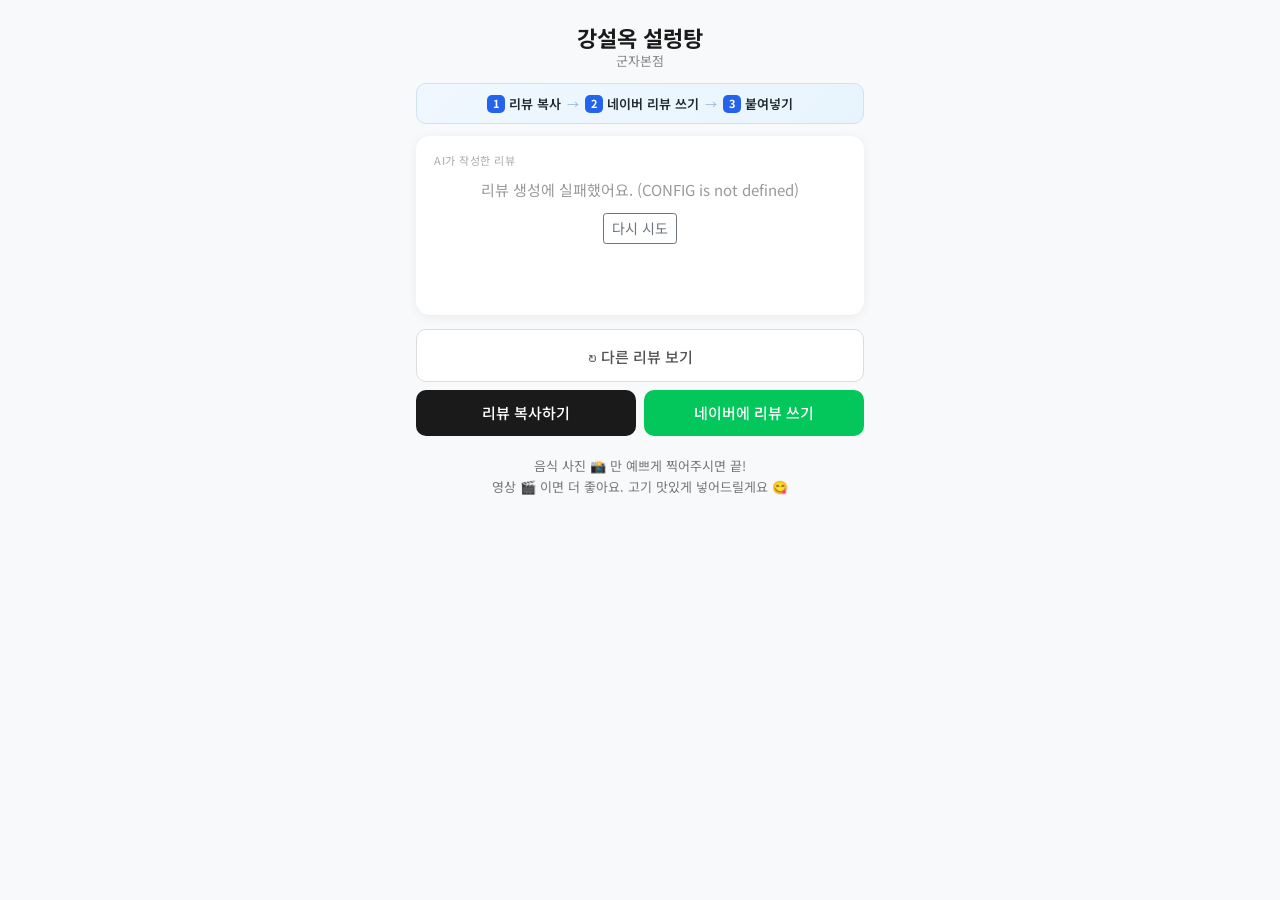
==== review/index.html @ da54c703 "추가: 페르소나 기반 리뷰 생성 시스템 및 UI 개선 - 8가지 페르소나(10대~40대, 남/여) 랜덤 적용으로 매번 다른 톤앤매너의 리뷰 생성 - 글자수 5단계 랜덤(100~40" ====
<!DOCTYPE html>
<html lang="ko">
<head>
  <meta charset="UTF-8">
  <meta name="viewport" content="width=device-width, initial-scale=1.0, maximum-scale=1.0, user-scalable=no">
  <title>강설옥 설렁탕 군자본점 - 리뷰 작성</title>
  <link rel="icon" type="image/png" href="favicon.png">
  <link rel="stylesheet" href="https://stackpath.bootstrapcdn.com/bootstrap/4.5.0/css/bootstrap.min.css">
  <link href="https://fonts.googleapis.com/css2?family=Noto+Sans+KR:wght@400;500;700&display=swap" rel="stylesheet">
  <link rel="stylesheet" href="css/style.css">
</head>
<body>
  <div class="container">
    <!-- 헤더 -->
    <header class="text-center">
      <h1 class="restaurant-name">강설옥 설렁탕</h1>
      <p class="restaurant-sub">군자본점</p>
    </header>

    <!-- 이용 순서 안내 (리뷰 영역 위) -->
    <div class="guide-callout" role="note">
      <span class="guide-step"><span class="step-num">1</span>리뷰 복사</span>
      <span class="guide-arrow">&rarr;</span>
      <span class="guide-step"><span class="step-num">2</span>네이버 리뷰 쓰기</span>
      <span class="guide-arrow">&rarr;</span>
      <span class="guide-step"><span class="step-num">3</span>붙여넣기</span>
    </div>

    <!-- 리뷰 카드 -->
    <div class="review-card">
      <p class="review-label">AI가 작성한 리뷰</p>
      <div id="review-text" class="review-text">
        <div class="loading-spinner" id="loading">
          <div class="spinner-border text-secondary" role="status">
            <span class="sr-only">로딩중...</span>
          </div>
          <p class="loading-text">리뷰를 생성하고 있어요...</p>
        </div>
        <div id="review-content" class="review-content" style="display:none;"></div>
        <div id="error-message" class="error-message" style="display:none;">
          <p>리뷰 생성에 실패했어요.</p>
          <button class="btn btn-outline-secondary btn-sm" onclick="generateReview()">다시 시도</button>
        </div>
      </div>
    </div>

    <!-- 버튼 영역 -->
    <div class="btn-area">
      <button id="btn-refresh" class="btn btn-outline-dark btn-block btn-lg" onclick="generateReview()">
        <span id="refresh-icon">&#x21bb;</span> 다른 리뷰 보기
      </button>

      <div class="btn-row">
        <button id="btn-copy" class="btn btn-dark btn-lg" onclick="copyReview()">
          리뷰 복사하기
        </button>
        <a id="btn-naver" class="btn btn-naver btn-lg" href="https://m.place.naver.com/restaurant/2049894629/review/visitor" target="_blank" rel="noopener">
          네이버에 리뷰 쓰기
        </a>
      </div>
      <div id="copy-feedback" class="copy-feedback" style="display:none;">복사되었습니다!</div>
    </div>

    <p class="photo-hint">음식 사진 📸 만 예쁘게 찍어주시면 끝!<br>영상 🎬 이면 더 좋아요. 고기 맛있게 넣어드릴게요 &#x1F60B;</p>
  </div>

  <script src="js/config.js"></script>
  <script src="js/app.js"></script>
</body>
</html>
---- review/css/style.css ----
/* === 기본 설정 === */
* {
  box-sizing: border-box;
  margin: 0;
  padding: 0;
}

body {
  font-family: 'Noto Sans KR', sans-serif;
  background-color: #f8f9fa;
  color: #333;
  -webkit-text-size-adjust: 100%;
}

.container {
  max-width: 480px;
  margin: 0 auto;
  padding: 16px 16px 24px;
}

/* === 헤더 === */
header {
  margin-bottom: 12px;
  padding-top: 8px;
}

.restaurant-name {
  font-size: 22px;
  font-weight: 700;
  color: #1a1a1a;
  margin-bottom: 1px;
}

.restaurant-sub {
  font-size: 13px;
  color: #888;
  margin-bottom: 0;
}

/* === 이용 순서 안내 (한 줄 인라인) === */
.guide-callout {
  display: flex;
  align-items: center;
  justify-content: center;
  gap: 6px;
  margin-bottom: 12px;
  padding: 10px 12px;
  background: linear-gradient(135deg, #f0f7ff 0%, #e8f4fc 100%);
  border: 1px solid #cfe2f5;
  border-radius: 10px;
}

.guide-step {
  display: inline-flex;
  align-items: center;
  gap: 4px;
  font-size: 13px;
  font-weight: 600;
  color: #1f2933;
  white-space: nowrap;
}

.step-num {
  display: inline-flex;
  align-items: center;
  justify-content: center;
  width: 18px;
  height: 18px;
  font-size: 11px;
  font-weight: 700;
  color: #fff;
  background: #2563eb;
  border-radius: 5px;
  flex-shrink: 0;
}

.guide-arrow {
  color: #9bb8d6;
  font-size: 12px;
  flex-shrink: 0;
}

/* === 리뷰 카드 === */
.review-card {
  background: #fff;
  border-radius: 14px;
  padding: 16px 18px;
  margin-bottom: 14px;
  box-shadow: 0 2px 12px rgba(0, 0, 0, 0.06);
}

.review-label {
  font-size: 11px;
  color: #aaa;
  margin-bottom: 10px;
  text-transform: uppercase;
  letter-spacing: 0.5px;
}

.review-text {
  min-height: 120px;
}

/* 로딩/에러일 때만 중앙 정렬 */
.loading-spinner,
.error-message {
  display: flex;
  flex-direction: column;
  align-items: center;
  justify-content: center;
  min-height: 120px;
}

.review-content {
  font-size: 15px;
  line-height: 1.75;
  color: #222;
  word-break: normal;
  overflow-wrap: break-word;
  white-space: pre-wrap;
  letter-spacing: -0.2px;
}

/* === 로딩 === */
.loading-spinner {
  text-align: center;
}

.loading-text {
  font-size: 14px;
  color: #999;
  margin-top: 12px;
}

/* === 에러 === */
.error-message {
  text-align: center;
  color: #999;
}

.error-message p {
  margin-bottom: 12px;
  font-size: 15px;
  word-break: keep-all;
}

/* === 버튼 영역 === */
.btn-area {
  margin-bottom: 12px;
}

.btn-area .btn {
  margin-bottom: 8px;
  border-radius: 10px;
  font-size: 15px;
  font-weight: 500;
  padding: 12px 16px;
  min-height: 46px;
  transition: all 0.15s ease;
}

.btn-area .btn:active {
  transform: scale(0.98);
}

.btn-row {
  display: flex;
  gap: 8px;
  margin-bottom: 0;
}

.btn-row .btn {
  flex: 1;
  margin-bottom: 8px;
  text-align: center;
  display: inline-flex;
  align-items: center;
  justify-content: center;
  word-break: keep-all;
}

#btn-refresh {
  background: #fff;
  border: 1.5px solid #ddd;
  color: #555;
}

#btn-refresh:hover,
#btn-refresh:active {
  background: #f0f0f0;
}

#refresh-icon {
  display: inline-block;
  font-size: 18px;
}

#btn-copy {
  background: #1a1a1a;
  border: none;
  color: #fff;
}

#btn-copy:hover,
#btn-copy:active {
  background: #333;
}

/* 네이버 그린 버튼 */
.btn-naver {
  background-color: #03C75A;
  border: none;
  color: #fff !important;
  text-decoration: none !important;
}

.btn-naver:hover,
.btn-naver:active {
  background-color: #02b351;
  color: #fff !important;
}

/* 복사 피드백 */
.copy-feedback {
  text-align: center;
  color: #03C75A;
  font-size: 13px;
  font-weight: 500;
  margin-top: -2px;
  margin-bottom: 4px;
  animation: fadeIn 0.3s ease;
}

@keyframes fadeIn {
  from { opacity: 0; transform: translateY(-4px); }
  to { opacity: 1; transform: translateY(0); }
}

/* === 사진·영상 안내 문구 === */
.photo-hint {
  text-align: center;
  font-size: 13px;
  line-height: 1.6;
  color: #777;
  word-break: keep-all;
  margin: 0;
}

/* === 리뷰 페이드인 === */
.review-content.fade-in {
  animation: reviewFadeIn 0.4s ease;
}

@keyframes reviewFadeIn {
  from { opacity: 0; }
  to { opacity: 1; }
}

/* === 소형 기기 대응 (iPhone mini 등, 375px 이하) === */
@media (max-width: 375px) {
  .container {
    padding: 12px 12px 20px;
  }

  .restaurant-name {
    font-size: 20px;
  }

  .restaurant-sub {
    font-size: 12px;
  }

  .guide-callout {
    padding: 8px 8px;
    gap: 4px;
  }

  .guide-step {
    font-size: 12px;
  }

  .step-num {
    width: 16px;
    height: 16px;
    font-size: 10px;
  }

  .guide-arrow {
    font-size: 11px;
  }

  .review-card {
    padding: 14px 14px;
  }

  .review-content {
    font-size: 14px;
    line-height: 1.7;
  }

  .btn-area .btn {
    font-size: 14px;
    padding: 10px 14px;
    min-height: 42px;
  }

  .btn-row {
    gap: 6px;
  }

  .btn-row .btn {
    font-size: 13px;
    padding: 10px 8px;
  }

  .photo-hint {
    font-size: 12px;
  }
}

/* === 극소형 기기 대응 (iPhone SE 1세대, 320px 이하) === */
@media (max-width: 320px) {
  .container {
    padding: 10px 10px 16px;
  }

  header {
    margin-bottom: 8px;
  }

  .restaurant-name {
    font-size: 18px;
  }

  .guide-callout {
    padding: 6px 6px;
    gap: 3px;
  }

  .guide-step {
    font-size: 11px;
    gap: 2px;
  }

  .step-num {
    width: 14px;
    height: 14px;
    font-size: 9px;
    border-radius: 3px;
  }

  .guide-arrow {
    font-size: 10px;
  }

  .review-card {
    padding: 12px 12px;
    margin-bottom: 10px;
  }

  .review-label {
    font-size: 10px;
    margin-bottom: 8px;
  }

  .review-content {
    font-size: 13px;
    line-height: 1.65;
  }

  .btn-area .btn {
    font-size: 13px;
    padding: 9px 12px;
    min-height: 38px;
    margin-bottom: 6px;
  }

  .btn-row {
    gap: 5px;
  }

  .btn-row .btn {
    font-size: 12px;
    padding: 9px 6px;
  }

  .photo-hint {
    font-size: 11px;
  }
}
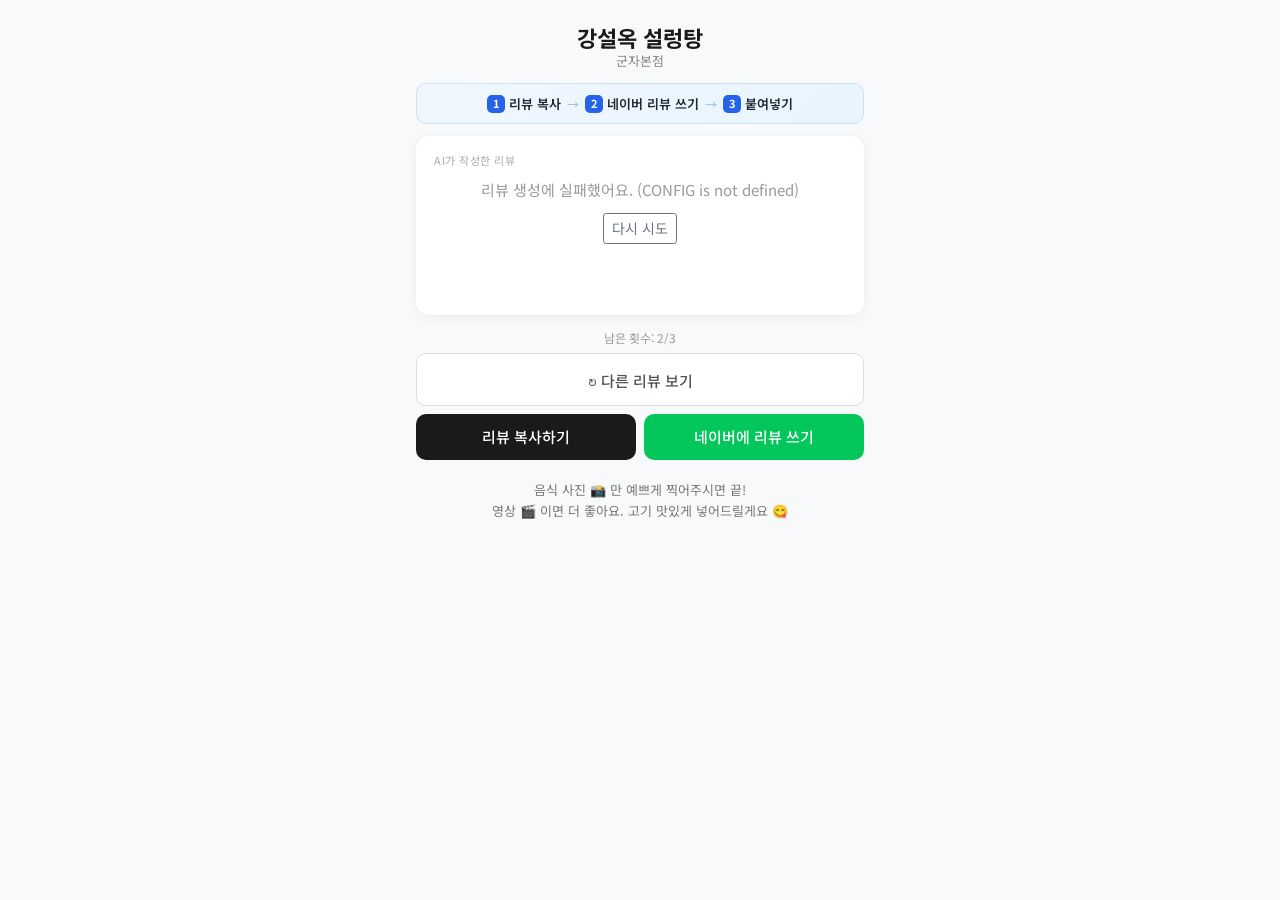
==== commit 83da47bd: "변경: 세션당 리뷰 생성 3회 제한, 자동 재시도 제거 - 자동 재시도(잘림 감지 루프) 제거 — API 1회 호출만 수행 - 세션당 최대 3회까지 리뷰 생성 가능 - 다른 리뷰 " ====
--- a/review/index.html
+++ b/review/index.html
@@ -46,6 +46,7 @@
 
     <!-- 버튼 영역 -->
     <div class="btn-area">
+      <p id="quota-text" class="quota-text">남은 횟수: 3/3</p>
       <button id="btn-refresh" class="btn btn-outline-dark btn-block btn-lg" onclick="generateReview()">
         <span id="refresh-icon">&#x21bb;</span> 다른 리뷰 보기
       </button>
--- a/review/css/style.css
+++ b/review/css/style.css
@@ -144,6 +144,15 @@
   word-break: keep-all;
 }
 
+/* === 남은 횟수 === */
+.quota-text {
+  text-align: center;
+  font-size: 12px;
+  color: #999;
+  margin-bottom: 6px;
+  transition: color 0.3s;
+}
+
 /* === 버튼 영역 === */
 .btn-area {
   margin-bottom: 12px;
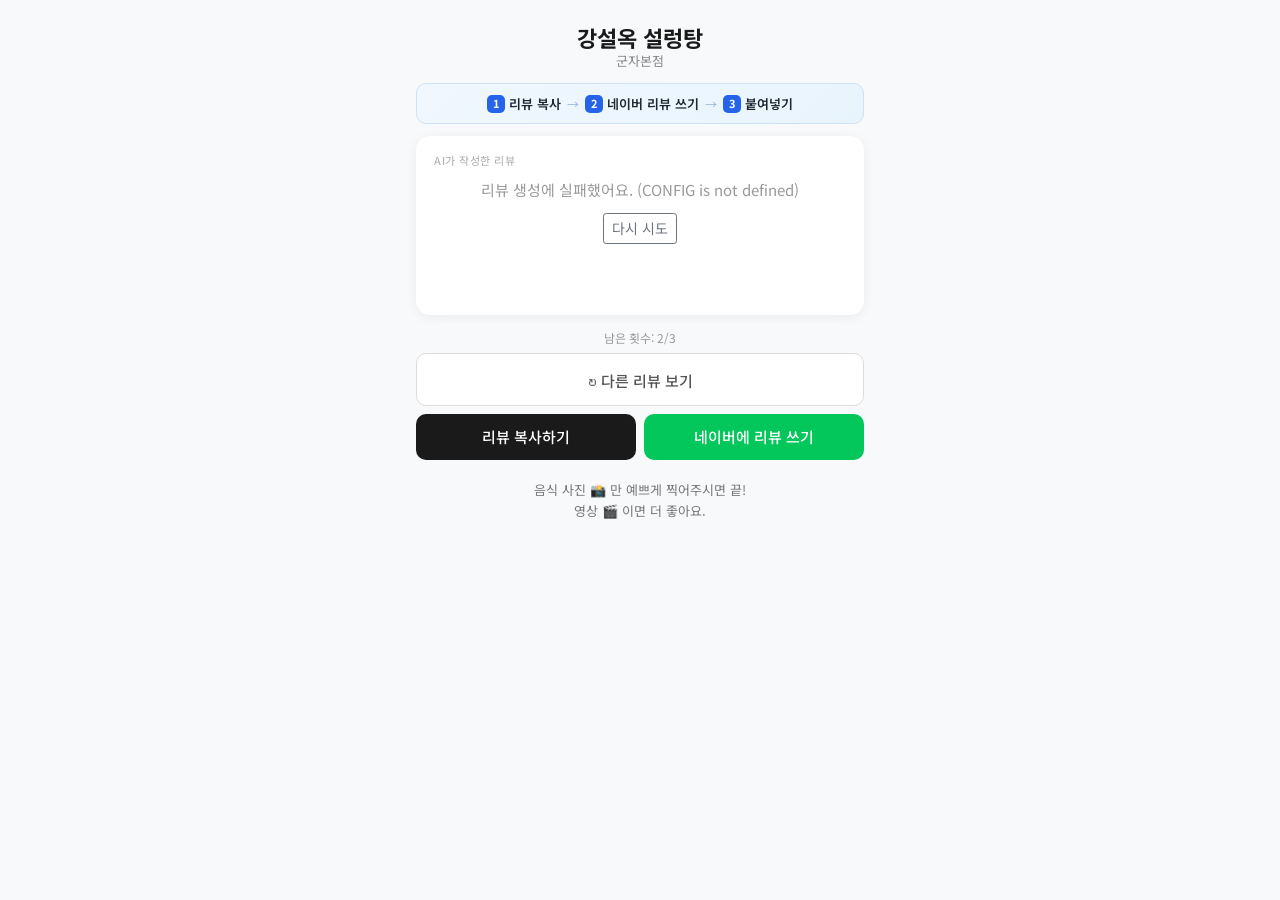
==== commit 2de2d06c: "UI: 리뷰 이벤트 특정 문구 제거 (변경 가능성 대비) Made-with: Cursor" ====
--- a/review/index.html
+++ b/review/index.html
@@ -30,11 +30,12 @@
     <div class="review-card">
       <p class="review-label">AI가 작성한 리뷰</p>
       <div id="review-text" class="review-text">
-        <div class="loading-spinner" id="loading">
-          <div class="spinner-border text-secondary" role="status">
-            <span class="sr-only">로딩중...</span>
+        <div class="loading-progress" id="loading">
+          <div class="progress-number" id="progress-number">0%</div>
+          <div class="progress-bar-wrap">
+            <div class="progress-bar-fill" id="progress-bar"></div>
           </div>
-          <p class="loading-text">리뷰를 생성하고 있어요...</p>
+          <p class="loading-text">리뷰를 생성하고 있습니다</p>
         </div>
         <div id="review-content" class="review-content" style="display:none;"></div>
         <div id="error-message" class="error-message" style="display:none;">
@@ -62,7 +63,7 @@
       <div id="copy-feedback" class="copy-feedback" style="display:none;">복사되었습니다!</div>
     </div>
 
-    <p class="photo-hint">음식 사진 📸 만 예쁘게 찍어주시면 끝!<br>영상 🎬 이면 더 좋아요. 고기 맛있게 넣어드릴게요 &#x1F60B;</p>
+    <p class="photo-hint">음식 사진 📸 만 예쁘게 찍어주시면 끝!<br>영상 🎬 이면 더 좋아요.</p>
   </div>
 
   <script src="js/config.js"></script>
--- a/review/css/style.css
+++ b/review/css/style.css
@@ -102,7 +102,7 @@
 }
 
 /* 로딩/에러일 때만 중앙 정렬 */
-.loading-spinner,
+.loading-progress,
 .error-message {
   display: flex;
   flex-direction: column;
@@ -121,15 +121,36 @@
   letter-spacing: -0.2px;
 }
 
-/* === 로딩 === */
-.loading-spinner {
-  text-align: center;
+/* === 로딩 프로그레스 === */
+.progress-number {
+  font-size: 32px;
+  font-weight: 700;
+  color: #2563eb;
+  letter-spacing: -1px;
+  margin-bottom: 12px;
+}
+
+.progress-bar-wrap {
+  width: 180px;
+  height: 4px;
+  background: #e9ecef;
+  border-radius: 2px;
+  overflow: hidden;
+}
+
+.progress-bar-fill {
+  width: 0%;
+  height: 100%;
+  background: #2563eb;
+  border-radius: 2px;
+  transition: width 0.3s ease-out;
 }
 
 .loading-text {
-  font-size: 14px;
+  font-size: 13px;
   color: #999;
   margin-top: 12px;
+  line-height: 1.5;
 }
 
 /* === 에러 === */
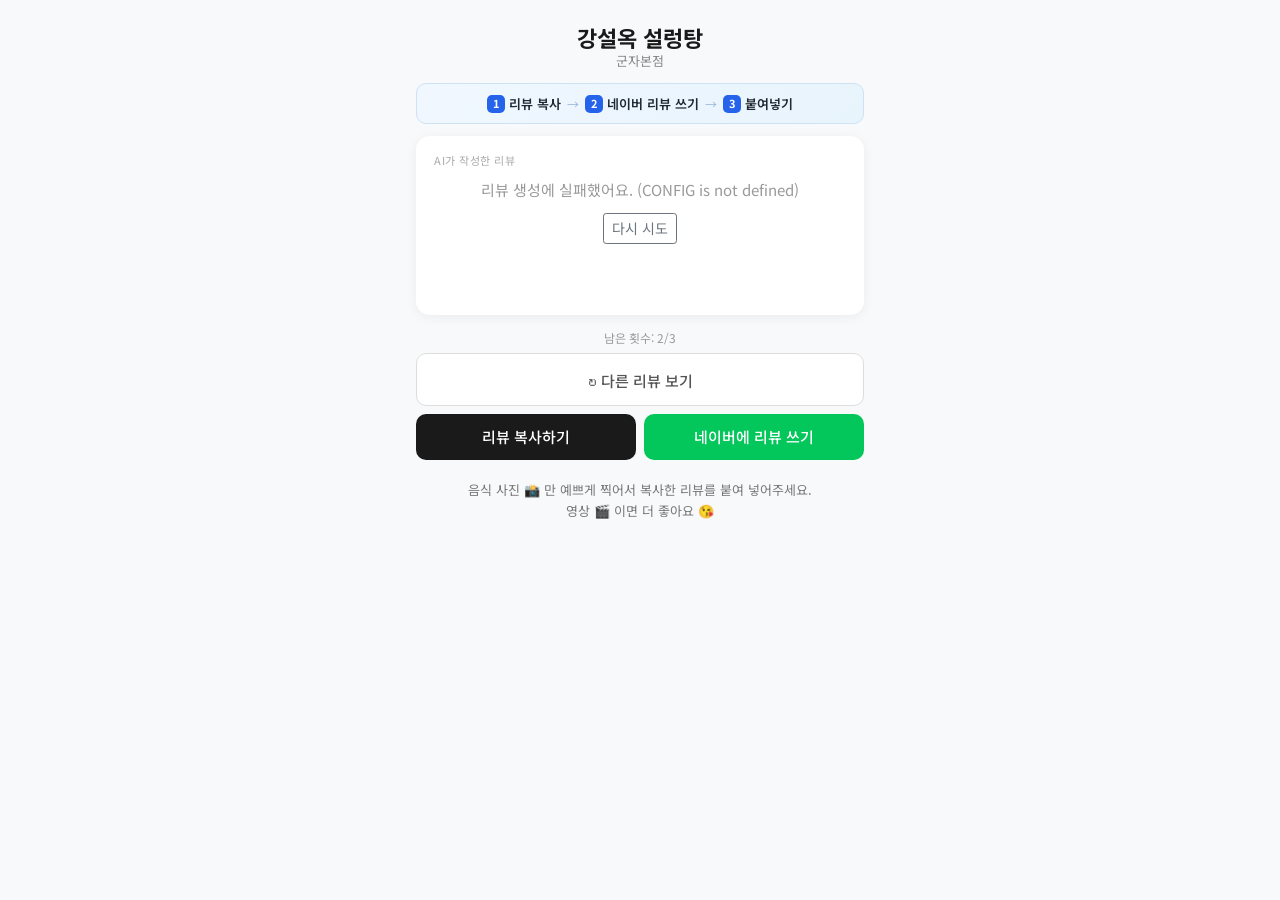
==== commit 50069259: "UI: 하단 안내 문구 변경 Made-with: Cursor" ====
--- a/review/index.html
+++ b/review/index.html
@@ -63,7 +63,7 @@
       <div id="copy-feedback" class="copy-feedback" style="display:none;">복사되었습니다!</div>
     </div>
 
-    <p class="photo-hint">음식 사진 📸 만 예쁘게 찍어주시면 끝!<br>영상 🎬 이면 더 좋아요.</p>
+    <p class="photo-hint">음식 사진 📸 만 예쁘게 찍어서 복사한 리뷰를 붙여 넣어주세요.<br>영상 🎬 이면 더 좋아요 &#x1F618;</p>
   </div>
 
   <script src="js/config.js"></script>
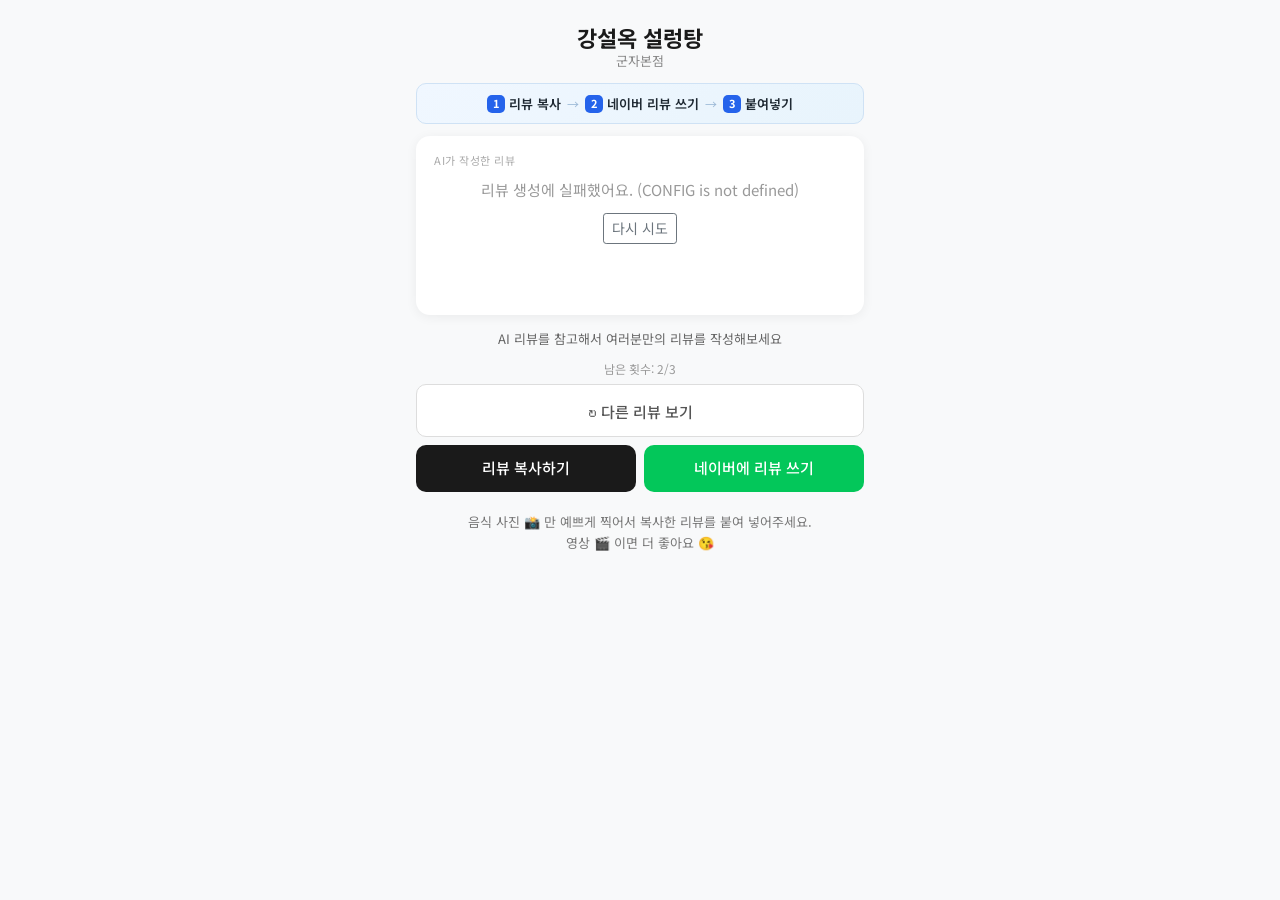
==== commit ce1eb689: "UI: 리뷰 카드 아래에 안내 문구 추가 Made-with: Cursor" ====
--- a/review/index.html
+++ b/review/index.html
@@ -45,6 +45,8 @@
       </div>
     </div>
 
+    <p class="review-guide">AI 리뷰를 참고해서 여러분만의 리뷰를 작성해보세요</p>
+
     <!-- 버튼 영역 -->
     <div class="btn-area">
       <p id="quota-text" class="quota-text">남은 횟수: 3/3</p>
--- a/review/css/style.css
+++ b/review/css/style.css
@@ -165,6 +165,15 @@
   word-break: keep-all;
 }
 
+/* === 리뷰 안내 문구 === */
+.review-guide {
+  text-align: center;
+  font-size: 13px;
+  color: #666;
+  margin-bottom: 12px;
+  word-break: keep-all;
+}
+
 /* === 남은 횟수 === */
 .quota-text {
   text-align: center;
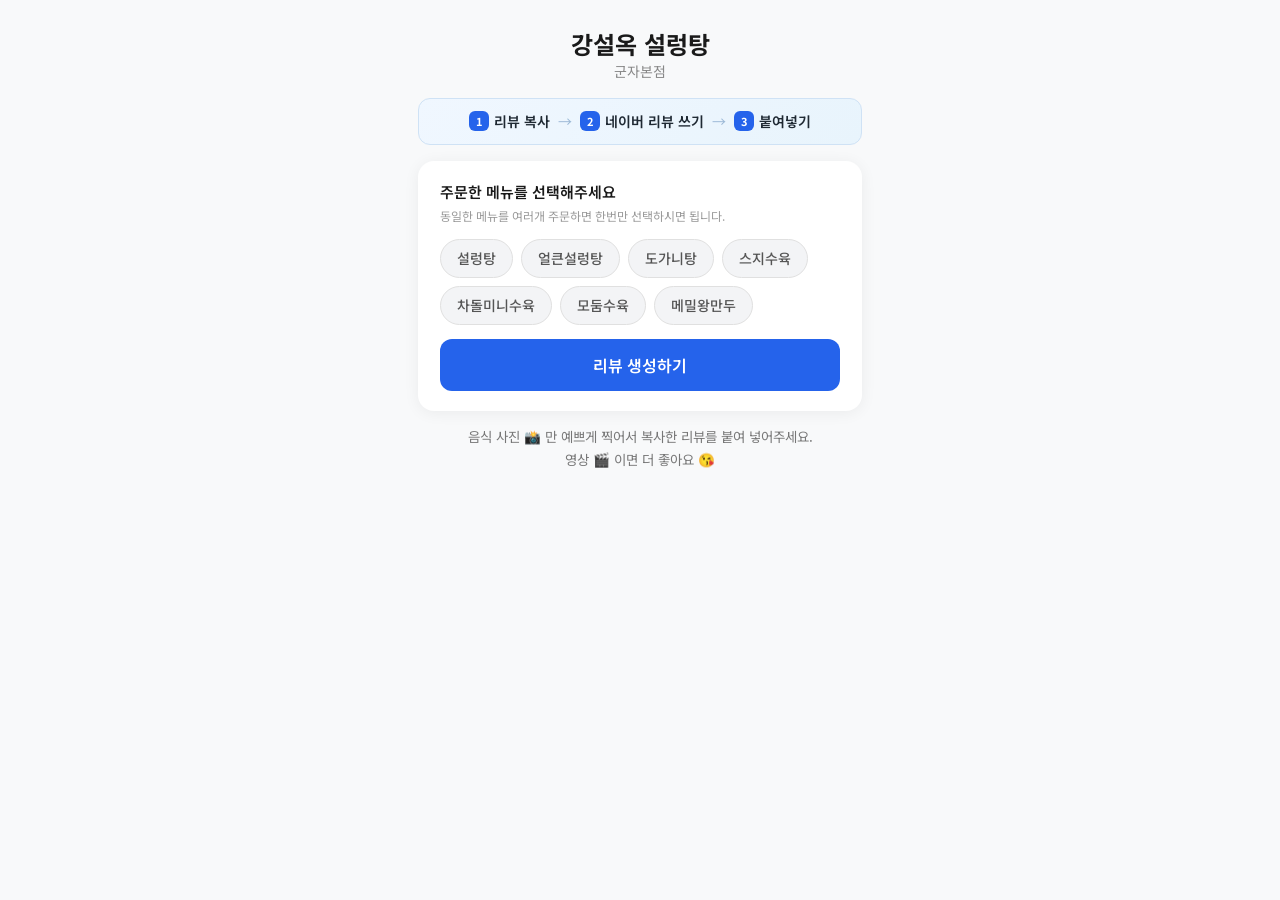
==== commit e5cdd61e: "feat: 메뉴 선택 체크박스 UI 추가 및 선택 기반 리뷰 생성 프롬프트에서 랜덤으로 메뉴를 넣는 대신, 사용자가 직접 주문한 메뉴를 체크박스로 선택하고 리뷰 생성 버튼을 눌러 " ====
--- a/review/index.html
+++ b/review/index.html
@@ -26,8 +26,25 @@
       <span class="guide-step"><span class="step-num">3</span>붙여넣기</span>
     </div>
 
+    <!-- 메뉴 선택 -->
+    <div class="menu-select">
+      <p class="menu-select-label">주문한 메뉴를 선택해주세요</p>
+      <p class="menu-select-hint">동일한 메뉴를 여러개 주문하면 한번만 선택하시면 됩니다.</p>
+      <div class="menu-chips">
+        <label class="menu-chip"><input type="checkbox" name="menu" value="설렁탕"><span>설렁탕</span></label>
+        <label class="menu-chip"><input type="checkbox" name="menu" value="얼큰설렁탕"><span>얼큰설렁탕</span></label>
+        <label class="menu-chip"><input type="checkbox" name="menu" value="도가니탕"><span>도가니탕</span></label>
+        <label class="menu-chip"><input type="checkbox" name="menu" value="스지수육"><span>스지수육</span></label>
+        <label class="menu-chip"><input type="checkbox" name="menu" value="차돌미니수육"><span>차돌미니수육</span></label>
+        <label class="menu-chip"><input type="checkbox" name="menu" value="모둠수육"><span>모둠수육</span></label>
+        <label class="menu-chip"><input type="checkbox" name="menu" value="메밀왕만두"><span>메밀왕만두</span></label>
+      </div>
+      <p id="menu-warning" class="menu-warning" style="display:none;">메뉴를 1개 이상 선택해주세요.</p>
+      <button id="btn-generate" class="btn btn-generate btn-block btn-lg" onclick="generateReview()">리뷰 생성하기</button>
+    </div>
+
     <!-- 리뷰 카드 -->
-    <div class="review-card">
+    <div class="review-card" id="review-card" style="display:none;">
       <p class="review-label">AI가 작성한 리뷰</p>
       <div id="review-text" class="review-text">
         <div class="loading-progress" id="loading">
@@ -45,10 +62,10 @@
       </div>
     </div>
 
-    <p class="review-guide">AI 리뷰를 참고해서 여러분만의 리뷰를 작성해보세요</p>
+    <p id="review-guide" class="review-guide" style="display:none;">AI 리뷰를 참고해서 여러분만의 리뷰를 작성해보세요</p>
 
     <!-- 버튼 영역 -->
-    <div class="btn-area">
+    <div class="btn-area" id="btn-area" style="display:none;">
       <p id="quota-text" class="quota-text">남은 횟수: 3/3</p>
       <button id="btn-refresh" class="btn btn-outline-dark btn-block btn-lg" onclick="generateReview()">
         <span id="refresh-icon">&#x21bb;</span> 다른 리뷰 보기
--- a/review/css/style.css
+++ b/review/css/style.css
@@ -15,24 +15,24 @@
 .container {
   max-width: 480px;
   margin: 0 auto;
-  padding: 16px 16px 24px;
+  padding: 20px 18px 28px;
 }
 
 /* === 헤더 === */
 header {
-  margin-bottom: 12px;
-  padding-top: 8px;
+  margin-bottom: 16px;
+  padding-top: 10px;
 }
 
 .restaurant-name {
-  font-size: 22px;
+  font-size: 24px;
   font-weight: 700;
   color: #1a1a1a;
-  margin-bottom: 1px;
+  margin-bottom: 2px;
 }
 
 .restaurant-sub {
-  font-size: 13px;
+  font-size: 14px;
   color: #888;
   margin-bottom: 0;
 }
@@ -42,19 +42,19 @@
   display: flex;
   align-items: center;
   justify-content: center;
-  gap: 6px;
-  margin-bottom: 12px;
-  padding: 10px 12px;
+  gap: 8px;
+  margin-bottom: 16px;
+  padding: 12px 14px;
   background: linear-gradient(135deg, #f0f7ff 0%, #e8f4fc 100%);
   border: 1px solid #cfe2f5;
-  border-radius: 10px;
+  border-radius: 12px;
 }
 
 .guide-step {
   display: inline-flex;
   align-items: center;
-  gap: 4px;
-  font-size: 13px;
+  gap: 5px;
+  font-size: 14px;
   font-weight: 600;
   color: #1f2933;
   white-space: nowrap;
@@ -64,41 +64,131 @@
   display: inline-flex;
   align-items: center;
   justify-content: center;
-  width: 18px;
-  height: 18px;
+  width: 20px;
+  height: 20px;
   font-size: 11px;
   font-weight: 700;
   color: #fff;
   background: #2563eb;
-  border-radius: 5px;
+  border-radius: 6px;
   flex-shrink: 0;
 }
 
 .guide-arrow {
   color: #9bb8d6;
+  font-size: 14px;
+  flex-shrink: 0;
+}
+
+/* === 메뉴 선택 === */
+.menu-select {
+  background: #fff;
+  border-radius: 16px;
+  padding: 20px 22px;
+  margin-bottom: 14px;
+  box-shadow: 0 2px 16px rgba(0, 0, 0, 0.06);
+}
+
+.menu-select-label {
+  font-size: 15px;
+  font-weight: 600;
+  color: #1a1a1a;
+  margin-bottom: 4px;
+}
+
+.menu-select-hint {
   font-size: 12px;
-  flex-shrink: 0;
+  color: #999;
+  margin-bottom: 14px;
+}
+
+.menu-chips {
+  display: flex;
+  flex-wrap: wrap;
+  gap: 8px;
+  margin-bottom: 14px;
+}
+
+.menu-chip {
+  cursor: pointer;
+  margin: 0;
+}
+
+.menu-chip input[type="checkbox"] {
+  display: none;
+}
+
+.menu-chip span {
+  display: inline-block;
+  padding: 8px 16px;
+  font-size: 14px;
+  font-weight: 500;
+  color: #555;
+  background: #f3f4f6;
+  border: 1.5px solid #e0e0e0;
+  border-radius: 20px;
+  transition: all 0.15s ease;
+  user-select: none;
+  -webkit-tap-highlight-color: transparent;
+}
+
+.menu-chip input[type="checkbox"]:checked + span {
+  background: #2563eb;
+  color: #fff;
+  border-color: #2563eb;
+}
+
+.menu-chip span:active {
+  transform: scale(0.96);
+}
+
+.menu-warning {
+  text-align: center;
+  font-size: 13px;
+  color: #e74c3c;
+  margin-bottom: 8px;
+}
+
+.btn-generate {
+  background: #2563eb !important;
+  border: none !important;
+  color: #fff !important;
+  border-radius: 12px;
+  font-size: 16px;
+  font-weight: 600;
+  padding: 14px 18px;
+  min-height: 50px;
+  transition: all 0.15s ease;
+}
+
+.btn-generate:hover,
+.btn-generate:active {
+  background: #1d4ed8 !important;
+}
+
+.btn-generate:active {
+  transform: scale(0.98);
 }
 
 /* === 리뷰 카드 === */
 .review-card {
   background: #fff;
-  border-radius: 14px;
-  padding: 16px 18px;
-  margin-bottom: 14px;
-  box-shadow: 0 2px 12px rgba(0, 0, 0, 0.06);
+  border-radius: 16px;
+  padding: 20px 22px;
+  margin-bottom: 10px;
+  box-shadow: 0 2px 16px rgba(0, 0, 0, 0.06);
 }
 
 .review-label {
   font-size: 11px;
   color: #aaa;
-  margin-bottom: 10px;
+  margin-bottom: 14px;
   text-transform: uppercase;
   letter-spacing: 0.5px;
 }
 
 .review-text {
-  min-height: 120px;
+  min-height: 140px;
 }
 
 /* 로딩/에러일 때만 중앙 정렬 */
@@ -108,17 +198,17 @@
   flex-direction: column;
   align-items: center;
   justify-content: center;
-  min-height: 120px;
+  min-height: 140px;
 }
 
 .review-content {
-  font-size: 15px;
-  line-height: 1.75;
+  font-size: 15.5px;
+  line-height: 1.85;
   color: #222;
   word-break: normal;
   overflow-wrap: break-word;
   white-space: pre-wrap;
-  letter-spacing: -0.2px;
+  letter-spacing: -0.15px;
 }
 
 /* === 로딩 프로그레스 === */
@@ -168,9 +258,14 @@
 /* === 리뷰 안내 문구 === */
 .review-guide {
   text-align: center;
-  font-size: 13px;
-  color: #666;
-  margin-bottom: 12px;
+  font-size: 13.5px;
+  color: #555;
+  font-weight: 500;
+  margin-bottom: 16px;
+  padding: 10px 16px;
+  background: #fff8ed;
+  border: 1px solid #f0e0c0;
+  border-radius: 10px;
   word-break: keep-all;
 }
 
@@ -179,22 +274,22 @@
   text-align: center;
   font-size: 12px;
   color: #999;
-  margin-bottom: 6px;
+  margin-bottom: 8px;
   transition: color 0.3s;
 }
 
 /* === 버튼 영역 === */
 .btn-area {
-  margin-bottom: 12px;
+  margin-bottom: 16px;
 }
 
 .btn-area .btn {
-  margin-bottom: 8px;
-  border-radius: 10px;
+  margin-bottom: 10px;
+  border-radius: 12px;
   font-size: 15px;
   font-weight: 500;
-  padding: 12px 16px;
-  min-height: 46px;
+  padding: 13px 18px;
+  min-height: 48px;
   transition: all 0.15s ease;
 }
 
@@ -278,8 +373,8 @@
 /* === 사진·영상 안내 문구 === */
 .photo-hint {
   text-align: center;
-  font-size: 13px;
-  line-height: 1.6;
+  font-size: 13.5px;
+  line-height: 1.7;
   color: #777;
   word-break: keep-all;
   margin: 0;
@@ -326,6 +421,29 @@
 
   .guide-arrow {
     font-size: 11px;
+  }
+
+  .menu-select {
+    padding: 14px 14px;
+  }
+
+  .menu-select-label {
+    font-size: 14px;
+  }
+
+  .menu-chip span {
+    padding: 7px 12px;
+    font-size: 13px;
+  }
+
+  .menu-chips {
+    gap: 6px;
+  }
+
+  .btn-generate {
+    font-size: 14px;
+    padding: 12px 14px;
+    min-height: 44px;
   }
 
   .review-card {
@@ -392,6 +510,33 @@
     font-size: 10px;
   }
 
+  .menu-select {
+    padding: 12px 12px;
+  }
+
+  .menu-select-label {
+    font-size: 13px;
+  }
+
+  .menu-select-hint {
+    font-size: 11px;
+  }
+
+  .menu-chip span {
+    padding: 6px 10px;
+    font-size: 12px;
+  }
+
+  .menu-chips {
+    gap: 5px;
+  }
+
+  .btn-generate {
+    font-size: 13px;
+    padding: 10px 12px;
+    min-height: 40px;
+  }
+
   .review-card {
     padding: 12px 12px;
     margin-bottom: 10px;
